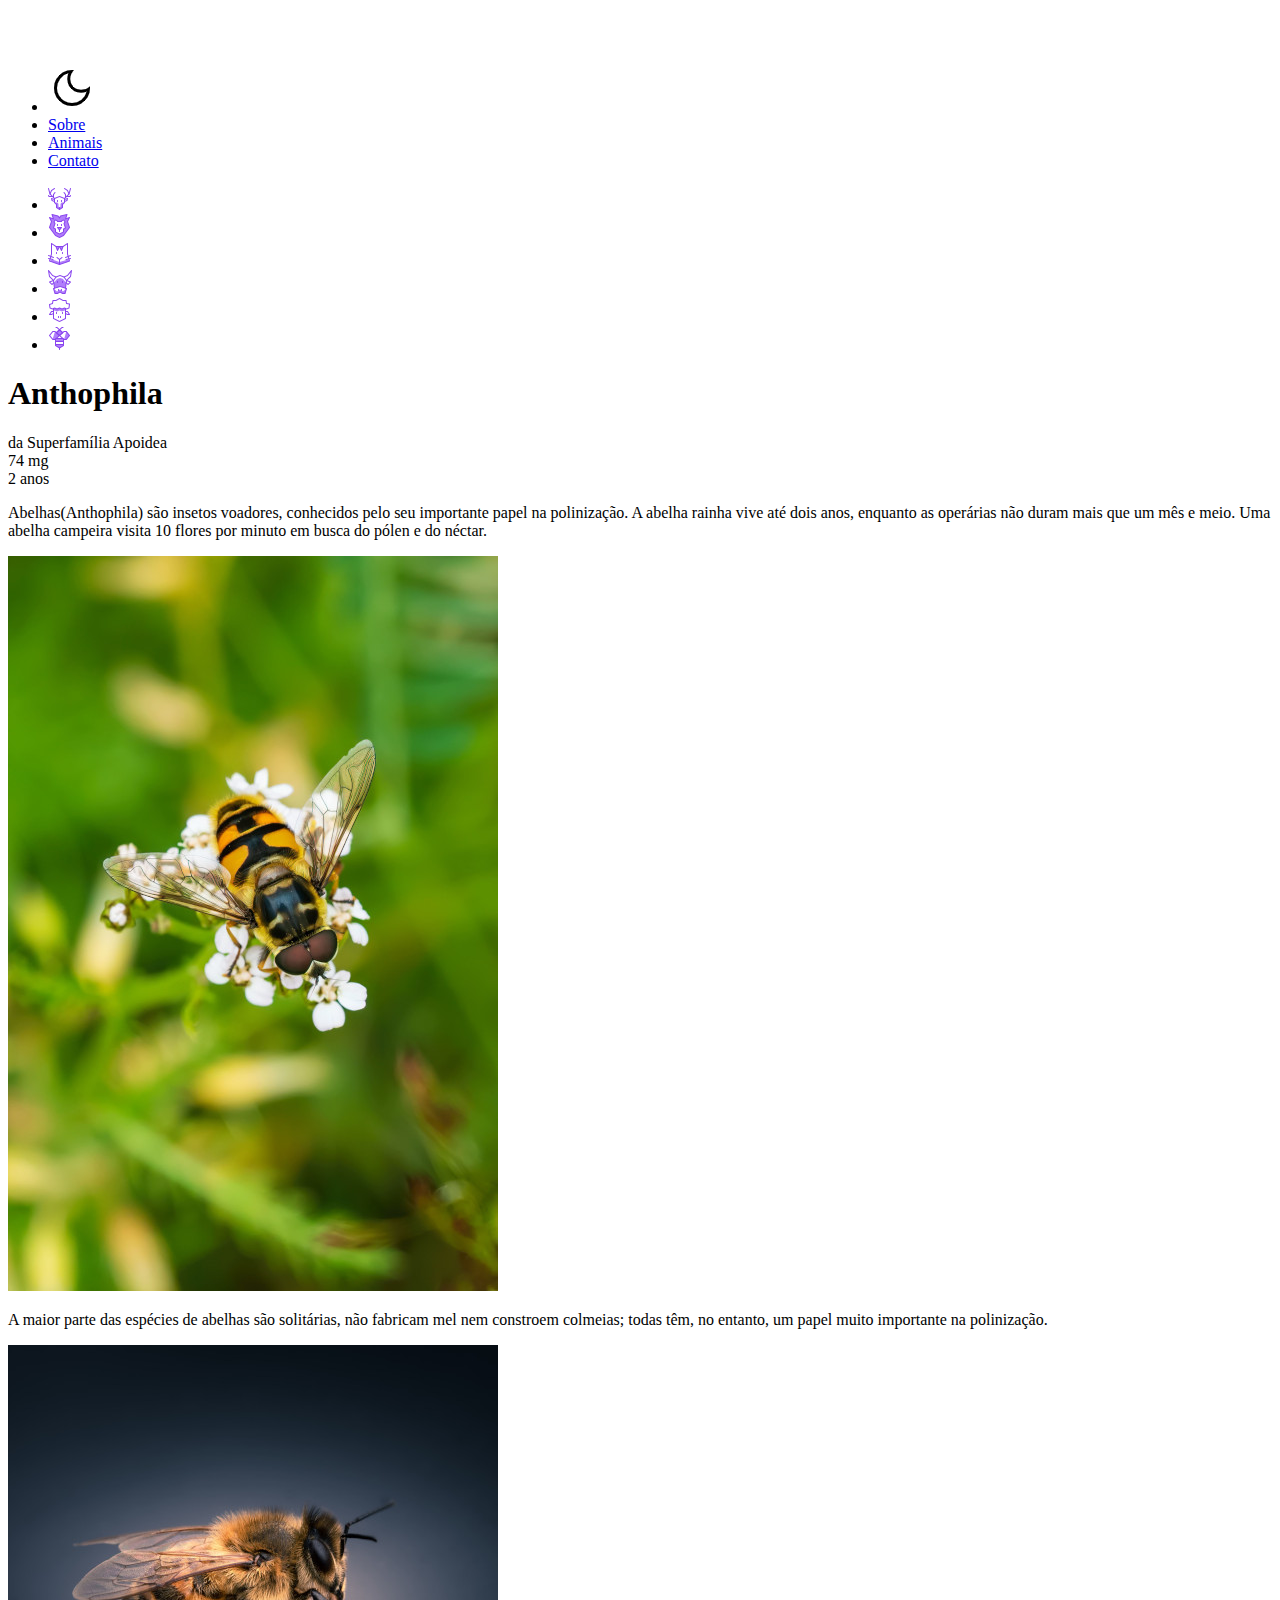
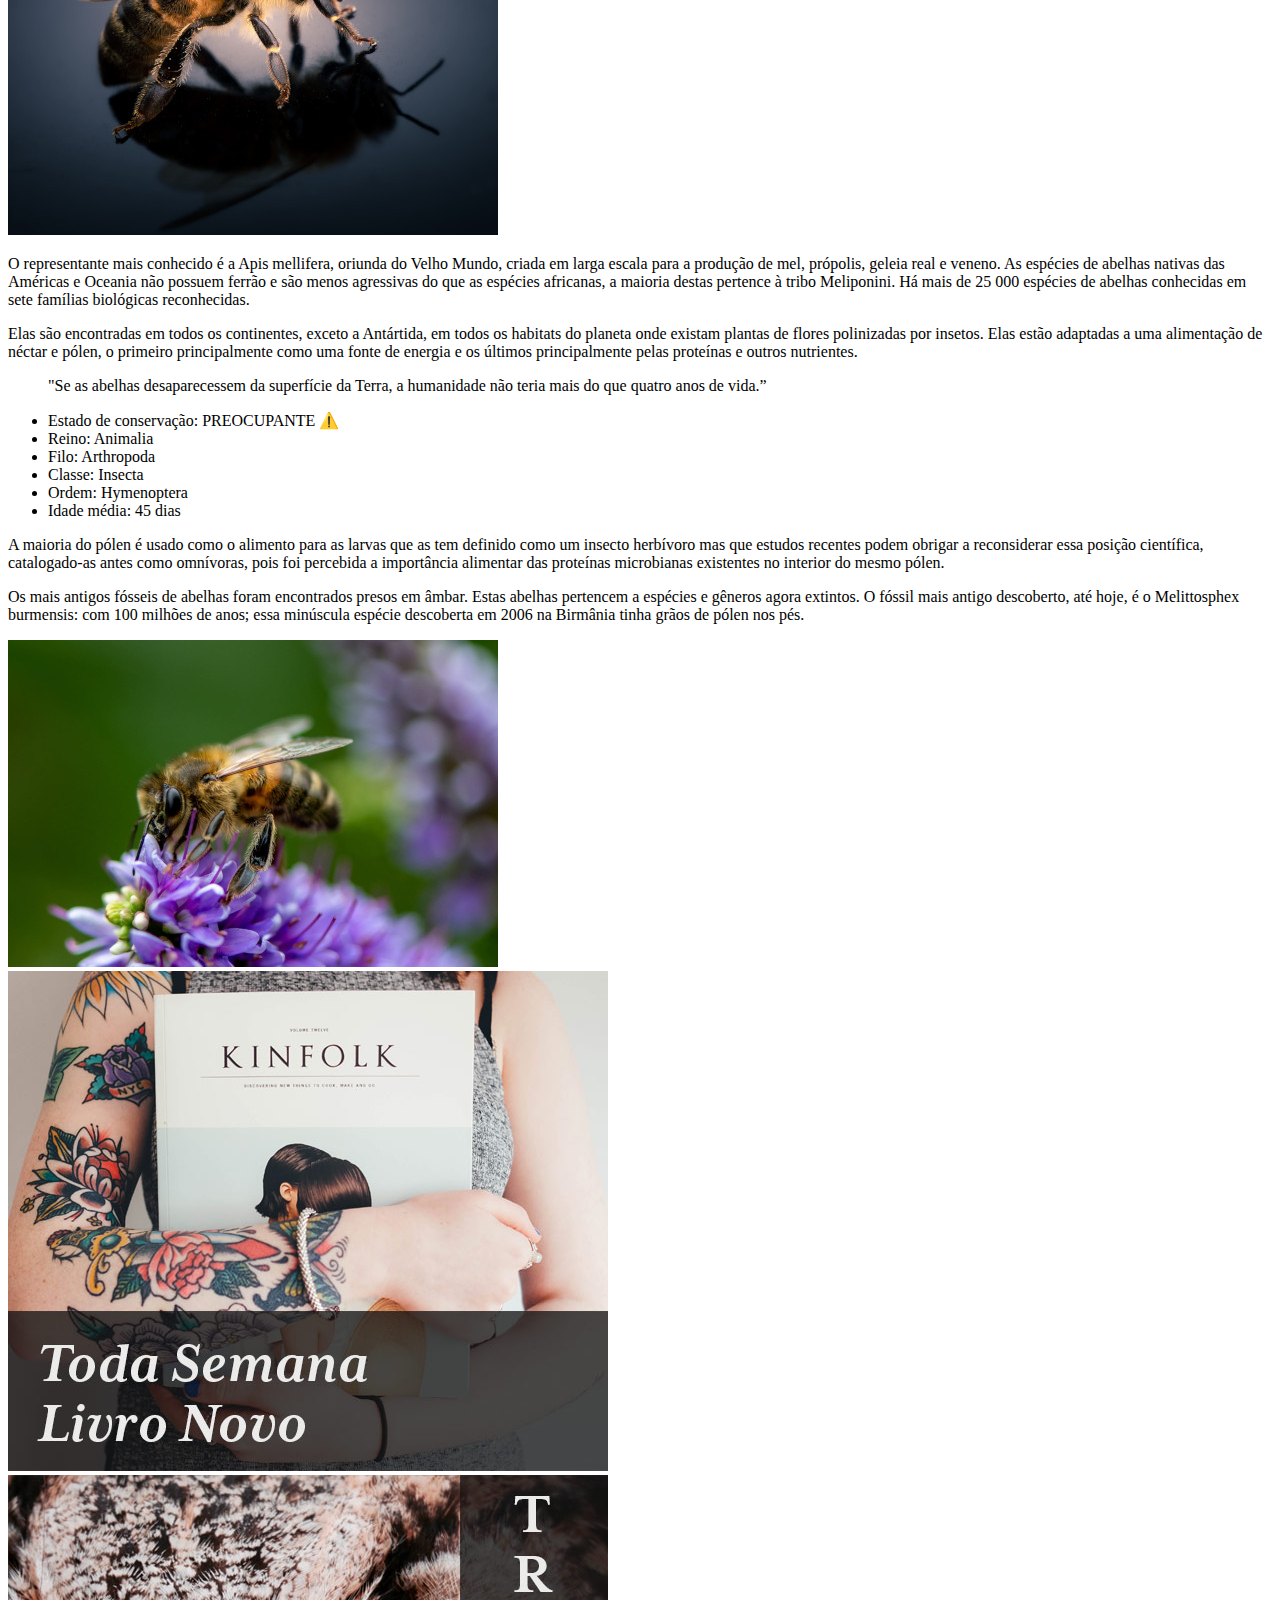
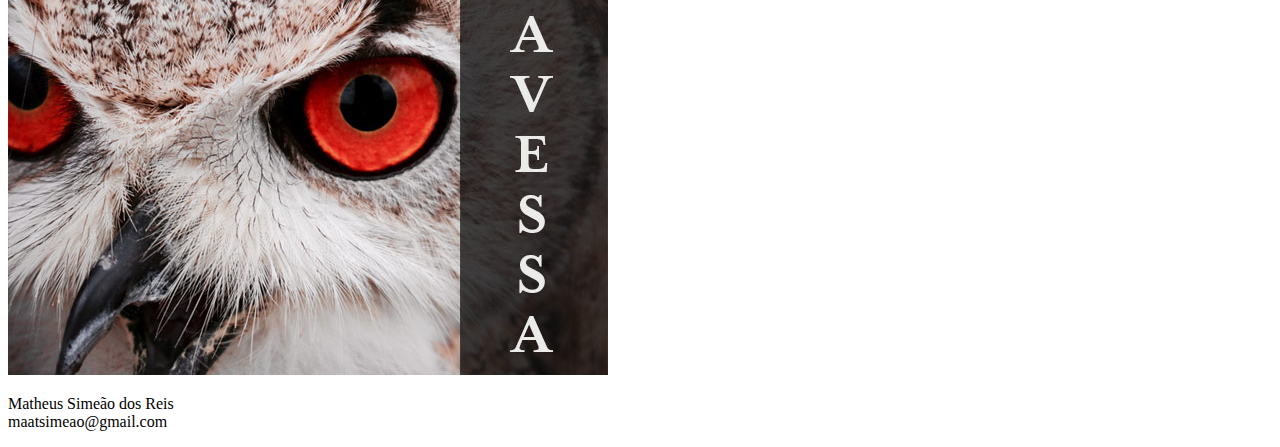
==== projeto/abelha.html @ d37df019 "html finalizado" ====
<!DOCTYPE html>
<html lang="pt-BR">
<head>
  <meta charset="UTF-8">
  <meta http-equiv="X-UA-Compatible" content="IE=edge">
  <meta name="viewport" content="width=device-width, initial-scale=1.0">
  <title>WildBeast - Abelha</title>

  <link rel="stylesheet" href="geral.css">

</head>

<body>
  
  <div class="estrutura">
    <header class="top">
      <a href="abelha.html" class="logo">
        <img src="imagens/wildbeast.png">
      </a>

      <nav class="navegacao">
        <ul class="lista-menu">
          <li class="tema">
            <a href="#"><img src="imagens/dark-theme.png"></a>
          </li>
          <li>
            <a href="#sobre">Sobre</a>
          </li>
          <li>
            <a href="#animais">Animais</a>
          </li>
          <li>
            <a href="#rodape">Contato</a>
          </li>
        </ul>
      </nav>
    </header>

    <nav class="sidenav" id="animais">
      <ul class="lista-navegacao">
        <li><a href="cervo.html"><img src="imagens/cervo.png"></a></li>
        <li><a href="leao.html"><img src="imagens/leao.png"></a></li>
        <li><a href="gato.html"><img src="imagens/gato.png"></a></li>
        <li><a href="vaca.html"><img src="imagens/vaca.png"></a></li>
        <li><a href="ovelha.html"><img src="imagens/ovelha.png"></a></li>
        <li><a href="abelha.html"><img src="imagens/abelha.png"></a></li>
      </ul>
    </nav>

    <main class="conteudo" id="sobre">
      <div class="titulo">
        <h1>Anthophila</h1>
        <span>da Superfamília Apoidea</span>
      </div>

      <div class="caracteristicas">
        <div>
          <span class="numero">74</span>
          <span class="rotulo">mg</span>
        </div>
        <div>
          <span class="numero">2</span>
          <span class="rotulo">anos</span>
        </div>
      </div>

      <p>
        Abelhas(Anthophila) são insetos voadores, conhecidos pelo seu importante papel na polinização. A abelha rainha vive até dois anos, enquanto as operárias não duram mais que um mês e meio. Uma abelha campeira visita 10 flores por minuto em busca do pólen e do néctar.
      </p>

      <img src="imagens/abelha1.jpg">

      <p>
        A maior parte das espécies de abelhas são solitárias, não fabricam mel nem constroem colmeias; todas têm, no entanto, um papel muito importante na polinização.
      </p>

      <img src="imagens/abelha2.jpg">

      <p>
        O representante mais conhecido é a Apis mellifera, oriunda do Velho Mundo, criada em larga escala para a produção de mel, própolis, geleia real e veneno. As espécies de abelhas nativas das Américas e Oceania não possuem ferrão e são menos agressivas do que as espécies africanas, a maioria destas pertence à tribo Meliponini. Há mais de 25 000 espécies de abelhas conhecidas em sete famílias biológicas reconhecidas.
      </p>

      <p>
        Elas são encontradas em todos os continentes, exceto a Antártida, em todos os habitats do planeta onde existam plantas de flores polinizadas por insetos. Elas estão adaptadas a uma alimentação de néctar e pólen, o primeiro principalmente como uma fonte de energia e os últimos principalmente pelas proteínas e outros nutrientes.
      </p>

      <blockquote class="citacao">
        <p>
          "Se as abelhas desaparecessem da superfície da Terra, a humanidade não teria mais do que quatro anos de vida.”
        </p>
      </blockquote>

      <ul>
        <li>Estado de conservação: PREOCUPANTE ⚠️</li>
        <li>Reino: Animalia</li>
        <li>Filo: Arthropoda</li>
        <li>Classe: Insecta</li>
        <li>Ordem: Hymenoptera</li>
        <li>Idade média: 45 dias</li>
      </ul>

      <div class="paragrafos-alinhados">
        <p>
          A maioria do pólen é usado como o alimento para as larvas que as tem definido como um insecto herbívoro mas que estudos recentes podem obrigar a reconsiderar essa posição científica, catalogado-as antes como omnívoras, pois foi percebida a importância alimentar das proteínas microbianas existentes no interior do mesmo pólen.
        </p>
        <p>
          Os mais antigos fósseis de abelhas foram encontrados presos em âmbar. Estas abelhas pertencem a espécies e gêneros agora extintos. O fóssil mais antigo descoberto, até hoje, é o Melittosphex burmensis: com 100 milhões de anos; essa minúscula espécie descoberta em 2006 na Birmânia tinha grãos de pólen nos pés.
        </p>
      </div>

      <img src="imagens/abelha3.jpg">
    </main>

    <aside class="anuncios">
      <div class="anuncio-container">
        <img src="imagens/anuncio-1.jpg">
      </div>
      <div class="anuncio-container">
        <img src="imagens/anuncio-2.jpg">
      </div>
    </aside>

    <footer class="rodape" id="rodape">
      <p>Matheus Simeão dos Reis <br> maatsimeao@gmail.com</p>
    </footer>
  </div>

</body>

</html>
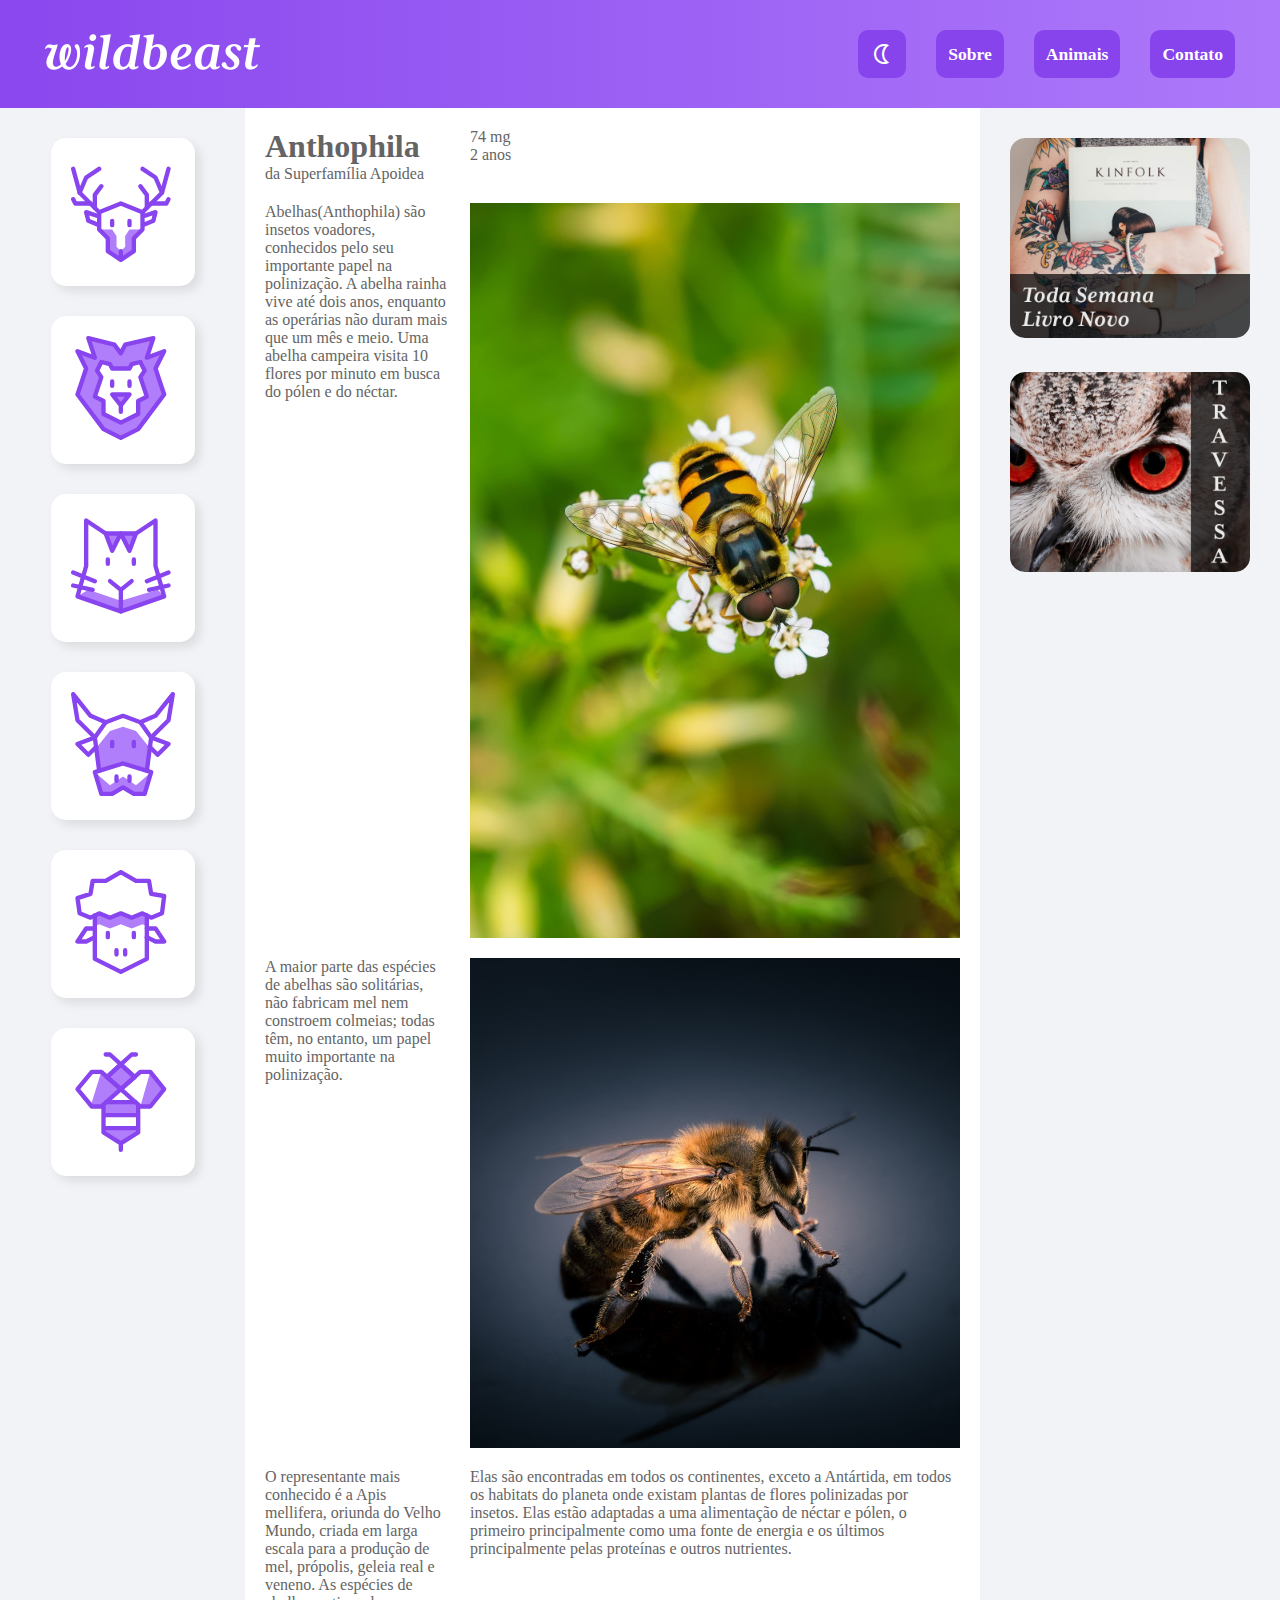
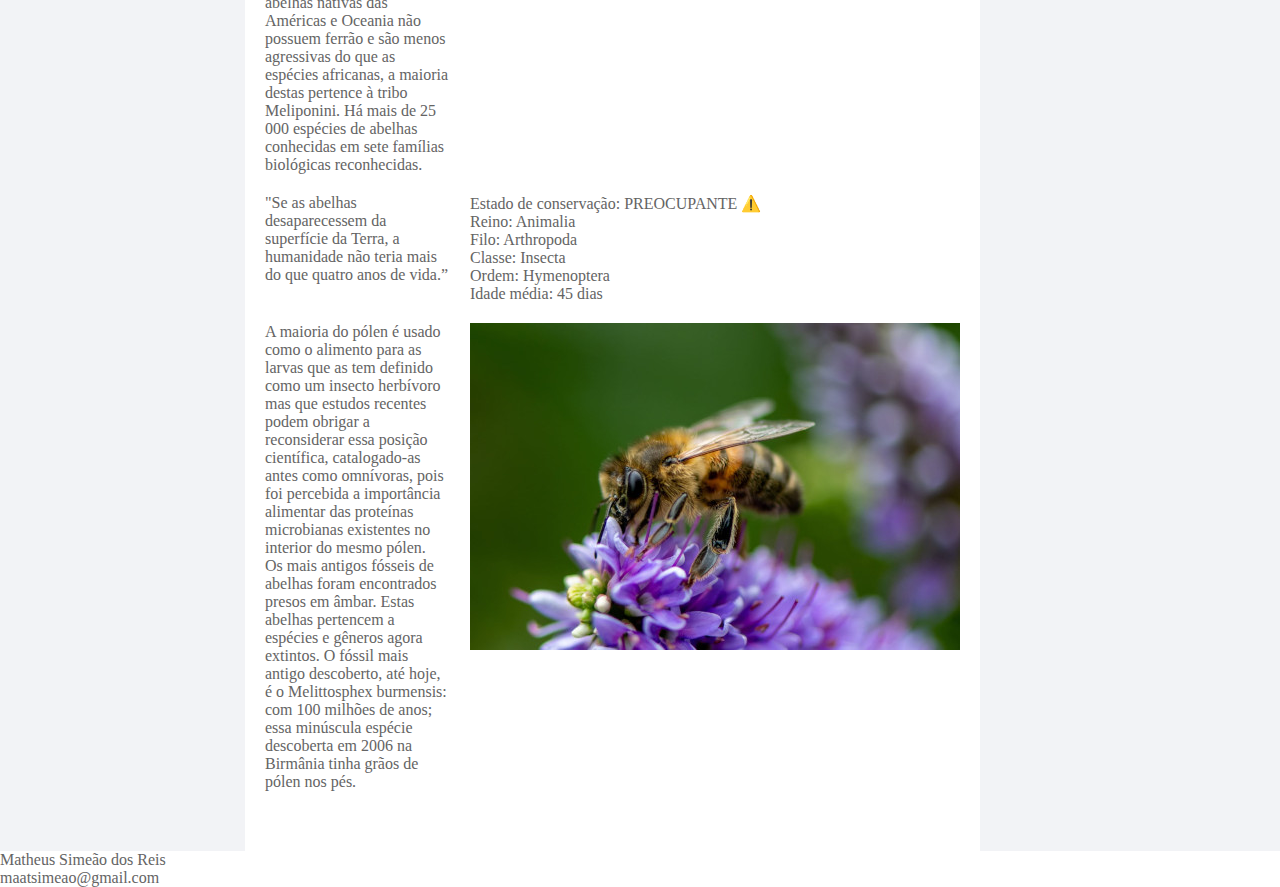
==== commit 40bd37ed: "atualizado" ====
--- a/projeto/abelha.html
+++ b/projeto/abelha.html
@@ -4,6 +4,7 @@
   <meta charset="UTF-8">
   <meta http-equiv="X-UA-Compatible" content="IE=edge">
   <meta name="viewport" content="width=device-width, initial-scale=1.0">
+  <link rel="stylesheet" href="https://fonts.googleapis.com/css2?family=Material+Symbols+Outlined:opsz,wght,FILL,GRAD@48,400,0,0" />
   <title>WildBeast - Abelha</title>
 
   <link rel="stylesheet" href="geral.css">
@@ -20,30 +21,22 @@
 
       <nav class="navegacao">
         <ul class="lista-menu">
-          <li class="tema">
-            <a href="#"><img src="imagens/dark-theme.png"></a>
-          </li>
-          <li>
-            <a href="#sobre">Sobre</a>
-          </li>
-          <li>
-            <a href="#animais">Animais</a>
-          </li>
-          <li>
-            <a href="#rodape">Contato</a>
-          </li>
+          <li class="tema"><a href="#"><span class="material-symbols-outlined">nightlight</span></a></li>
+          <li><a href="#sobre">Sobre</a></li>
+          <li><a href="#animais">Animais</a></li>
+          <li><a href="#rodape">Contato</a></li>
         </ul>
       </nav>
     </header>
 
     <nav class="sidenav" id="animais">
       <ul class="lista-navegacao">
-        <li><a href="cervo.html"><img src="imagens/cervo.png"></a></li>
-        <li><a href="leao.html"><img src="imagens/leao.png"></a></li>
-        <li><a href="gato.html"><img src="imagens/gato.png"></a></li>
-        <li><a href="vaca.html"><img src="imagens/vaca.png"></a></li>
-        <li><a href="ovelha.html"><img src="imagens/ovelha.png"></a></li>
-        <li><a href="abelha.html"><img src="imagens/abelha.png"></a></li>
+        <li><a href="index.html"><img src="imagens/cervo.svg"></a></li>
+        <li><a href="leao.html"><img src="imagens/leao.svg"></a></li>
+        <li><a href="gato.html"><img src="imagens/gato.svg"></a></li>
+        <li><a href="vaca.html"><img src="imagens/vaca.svg"></a></li>
+        <li><a href="ovelha.html"><img src="imagens/ovelha.svg"></a></li>
+        <li><a href="abelha.html"><img src="imagens/abelha.svg"></a></li>
       </ul>
     </nav>
 
--- a/projeto/geral.css
+++ b/projeto/geral.css
@@ -0,0 +1,152 @@
+@charset "utf-8";
+
+* {
+  margin: 0px;
+  padding: 0px;
+  box-sizing: border-box;
+}
+
+:root {
+  --corFundoDarkTheme: #262829;
+  --conteudoDarkTheme: #131516;
+  --corFonte: #646464;
+  --degrade1: #8A47EE;
+  --fundoListaMenu: #8744ED;
+  --degrade2: #AD79FA;
+  --corTitulo: #B07DFB;
+  --corMiniTitulo: #B58BFC;
+  --corFundo: #F2F3F6;
+}
+
+::-webkit-scrollbar {
+  background: var(--corFundo);
+  width: 15px;
+  height: 15px;
+}
+::-webkit-scrollbar-thumb {
+  background: rgb(212, 212, 212);
+  border-radius: 10px;
+  border: 4px solid var(--corFundo);
+}
+
+html {
+  scroll-behavior: smooth;
+}
+
+body {
+  font-family: Georgia, 'Times New Roman', Times, serif;
+  color: var(--corFonte);
+}
+
+ul {
+  list-style-type: none;
+}
+a {
+  text-decoration: none;
+}
+
+.estrutura {
+  display: grid;
+  grid-template-areas: 
+    "top top top"
+    "sidenav conteudo anuncios"
+    "rodape rodape rodape"
+  ;
+  grid-template-columns: minmax(160px, 1fr) 3fr 300px;
+  grid-auto-flow: row;
+}
+
+.top {
+  grid-area: top;
+
+  display: grid;
+  grid-template-columns: repeat(2, auto);
+  justify-content: space-between;
+  align-items: center;
+  background-image: linear-gradient(to right, var(--degrade1), var(--degrade2));
+}
+
+.logo {
+  margin-left: 45px;
+}
+
+.lista-menu {
+  display: flex;
+  padding: 30px;
+}
+.lista-menu li {
+  display: flex;
+  align-items: center;
+
+  margin-left: 15px;
+  margin-right: 15px;
+  background: var(--fundoListaMenu);
+  padding: 12px;
+  border-radius: 10px;
+}
+.lista-menu a {
+  display: flex;
+  align-items: center;
+
+  color: white;
+  font-size: 1.1rem;
+  font-weight: 550;
+}
+
+.sidenav {
+  grid-area: sidenav;
+
+  background: var(--corFundo);
+  padding: 30px;
+}
+.lista-navegacao {
+  text-align: center;
+}
+.lista-navegacao li {
+  margin-bottom: 30px;
+}
+.lista-navegacao a {
+  display: block;
+  margin: auto;
+  
+  padding: 20px;
+  max-width: 9rem;
+  min-width: 6rem;
+  background: #FFF;
+  border-radius: 15px;
+  box-shadow: 5px 5px 10px rgba(88, 88, 88, 0.144);
+}
+.lista-navegacao a:hover {
+  background: #B07DFB;
+  transition: .5s;
+}
+
+.conteudo {
+  grid-area: conteudo;
+  display: grid;
+  grid-template-columns: 1fr 1fr;
+  grid-template-rows: repeat(8, auto);
+  gap: 20px;
+  padding: 20px;
+}
+
+
+.anuncios {
+  grid-area: anuncios;
+
+  background: var(--corFundo);
+  padding: 30px;
+}
+.anuncio-container {
+  margin-bottom: 30px;
+  border-radius: 15px;
+}
+.anuncio-container img {
+  width: 100%;
+  border-radius: 15px;
+}
+
+
+.rodape {
+  grid-area: rodape;
+}
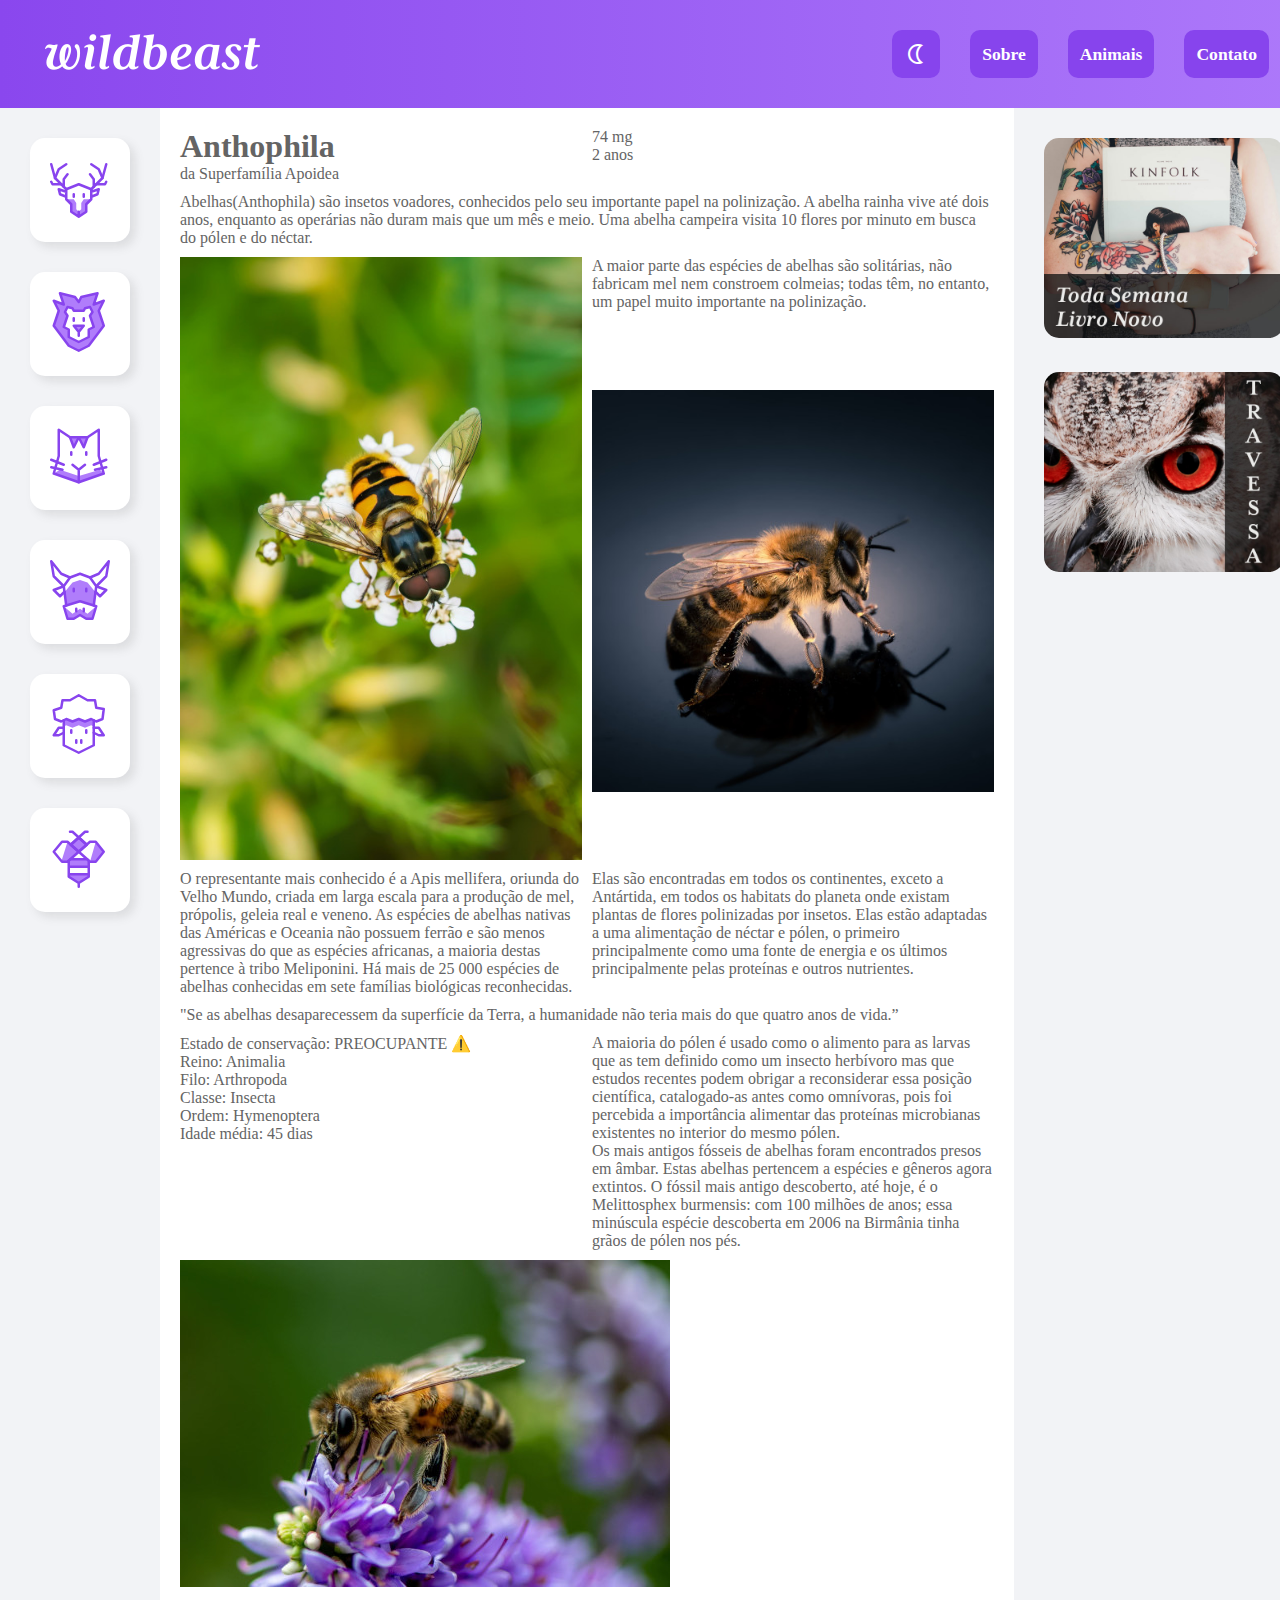
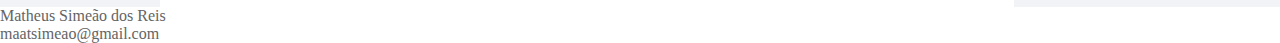
==== commit 1959232a: "atualizado" ====
--- a/projeto/abelha.html
+++ b/projeto/abelha.html
@@ -57,23 +57,23 @@
         </div>
       </div>
 
-      <p>
+      <p class="primeiro-paragrafo">
         Abelhas(Anthophila) são insetos voadores, conhecidos pelo seu importante papel na polinização. A abelha rainha vive até dois anos, enquanto as operárias não duram mais que um mês e meio. Uma abelha campeira visita 10 flores por minuto em busca do pólen e do néctar.
       </p>
 
-      <img src="imagens/abelha1.jpg">
+      <img src="imagens/abelha1.jpg" class="primeira-imagem">
 
-      <p>
+      <p class="segundo-paragrafo">
         A maior parte das espécies de abelhas são solitárias, não fabricam mel nem constroem colmeias; todas têm, no entanto, um papel muito importante na polinização.
       </p>
 
-      <img src="imagens/abelha2.jpg">
+      <img src="imagens/abelha2.jpg" class="segunda-imagem">
 
-      <p>
+      <p class="terceiro-paragrafo">
         O representante mais conhecido é a Apis mellifera, oriunda do Velho Mundo, criada em larga escala para a produção de mel, própolis, geleia real e veneno. As espécies de abelhas nativas das Américas e Oceania não possuem ferrão e são menos agressivas do que as espécies africanas, a maioria destas pertence à tribo Meliponini. Há mais de 25 000 espécies de abelhas conhecidas em sete famílias biológicas reconhecidas.
       </p>
 
-      <p>
+      <p class="quarto-paragrafo">
         Elas são encontradas em todos os continentes, exceto a Antártida, em todos os habitats do planeta onde existam plantas de flores polinizadas por insetos. Elas estão adaptadas a uma alimentação de néctar e pólen, o primeiro principalmente como uma fonte de energia e os últimos principalmente pelas proteínas e outros nutrientes.
       </p>
 
@@ -83,7 +83,7 @@
         </p>
       </blockquote>
 
-      <ul>
+      <ul class="lista-caracteristicas">
         <li>Estado de conservação: PREOCUPANTE ⚠️</li>
         <li>Reino: Animalia</li>
         <li>Filo: Arthropoda</li>
@@ -101,7 +101,7 @@
         </p>
       </div>
 
-      <img src="imagens/abelha3.jpg">
+      <img src="imagens/abelha3.jpg" class="terceira-imagem">
     </main>
 
     <aside class="anuncios">
--- a/projeto/geral.css
+++ b/projeto/geral.css
@@ -53,7 +53,6 @@
     "rodape rodape rodape"
   ;
   grid-template-columns: minmax(160px, 1fr) 3fr 300px;
-  grid-auto-flow: row;
 }
 
 .top {
@@ -61,6 +60,7 @@
 
   display: grid;
   grid-template-columns: repeat(2, auto);
+  grid-auto-flow: row;
   justify-content: space-between;
   align-items: center;
   background-image: linear-gradient(to right, var(--degrade1), var(--degrade2));
@@ -83,6 +83,9 @@
   background: var(--fundoListaMenu);
   padding: 12px;
   border-radius: 10px;
+}
+.lista-menu li:hover {
+  background: #4f01c5;
 }
 .lista-menu a {
   display: flex;
@@ -126,10 +129,9 @@
   display: grid;
   grid-template-columns: 1fr 1fr;
   grid-template-rows: repeat(8, auto);
-  gap: 20px;
+  gap: 10px;
   padding: 20px;
 }
-
 
 .anuncios {
   grid-area: anuncios;
@@ -150,3 +152,64 @@
 .rodape {
   grid-area: rodape;
 }
+
+.primeira-imagem {
+  max-width: 402px;
+  max-height: 715px;
+}
+.segunda-imagem {
+  max-width: 402px;
+  max-height: 605px;
+}
+.terceira-imagem {
+  max-width: 836px;
+  max-height: 553px;
+}
+.titulo {
+  grid-column: 1;
+  grid-row: 1;
+}
+.caracteristicas {
+  grid-column: 2;
+  grid-row: 1;
+}
+.primeiro-paragrafo {
+  grid-column: 1 / 3;
+  grid-row: 2;
+}
+.primeira-imagem {
+  grid-column: 1;
+  grid-row: 3 / 5;
+}
+.segundo-paragrafo {
+  grid-column: 2;
+  grid-row: 3;
+}
+.segunda-imagem {
+  grid-column: 2;
+  grid-row: 4;
+}
+.terceiro-paragrafo {
+  grid-column: 1;
+  grid-row: 5;
+}
+.quarto-paragrafo {
+  grid-column: 2;
+  grid-row: 5;
+}
+.citacao {
+  grid-column: 1 / 3;
+  grid-row: 6;
+}
+.lista-caracteristicas {
+  grid-column: 1;
+  grid-row: 7;
+}
+.paragrafos-aninhados {
+  grid-column: 2;
+  grid-row: 7;
+}
+.terceira-imagem {
+  grid-column: 1 / 3;
+  grid-row: 8;
+}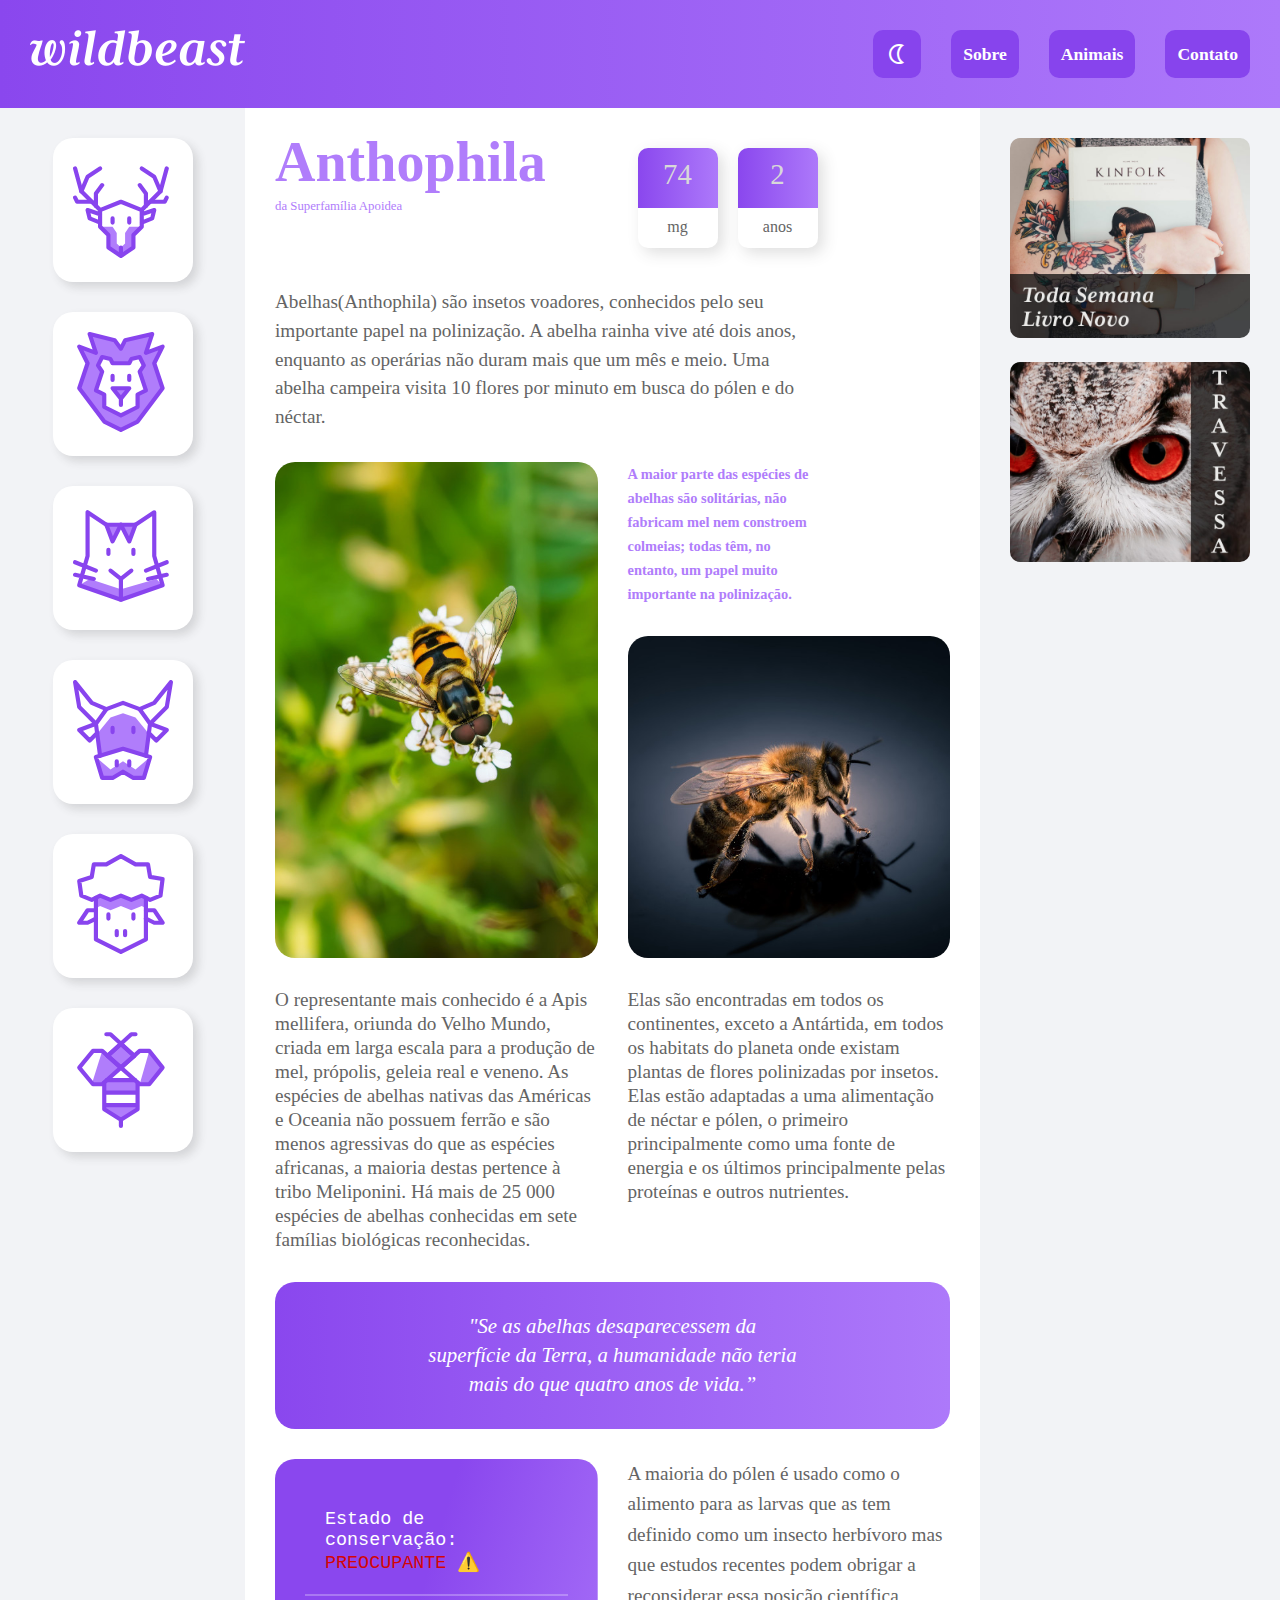
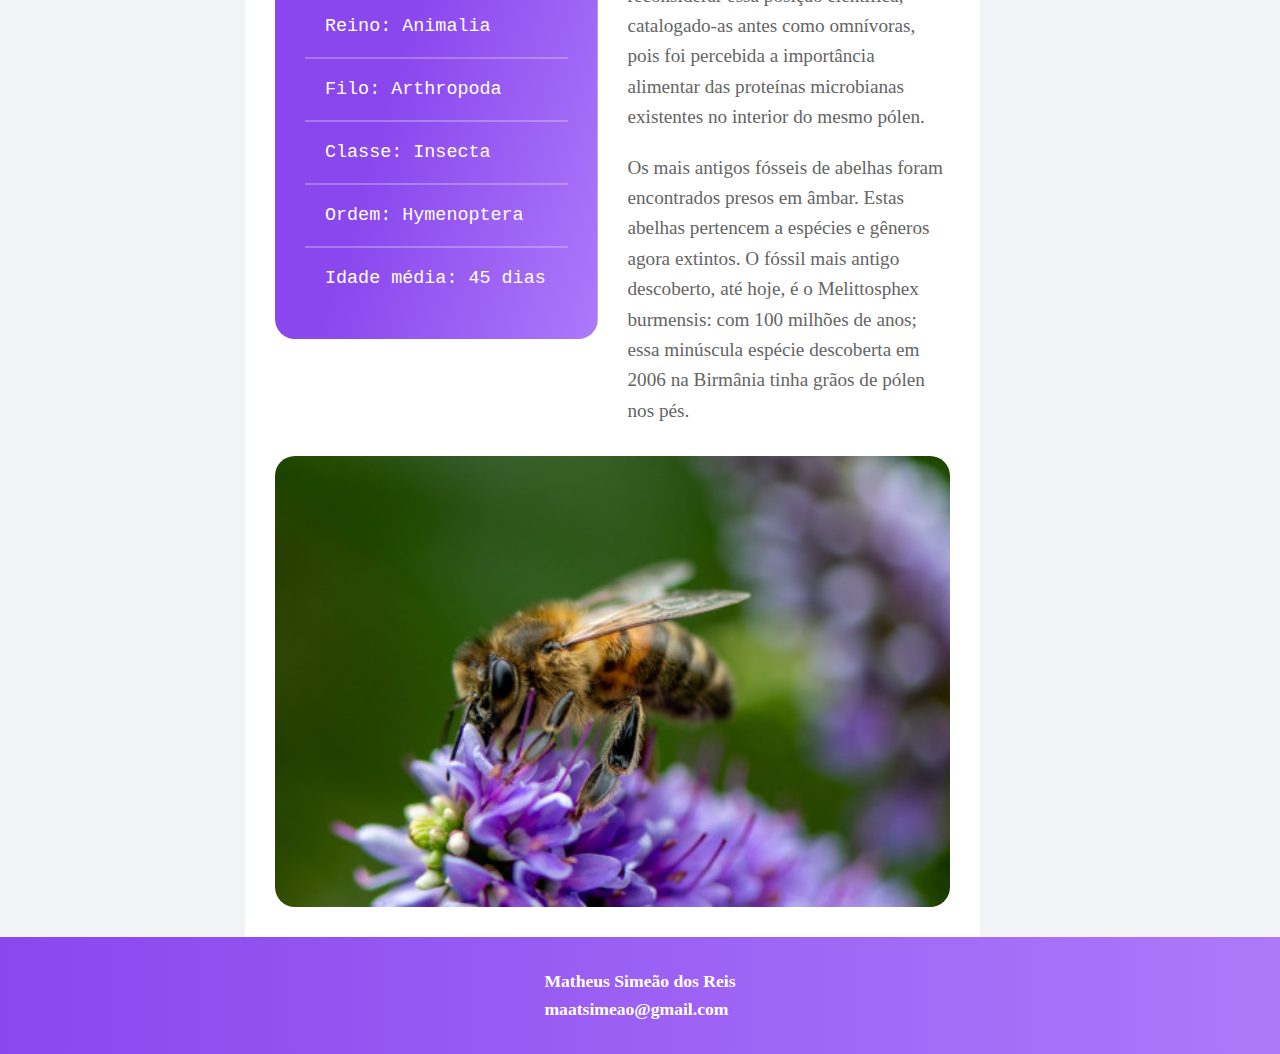
==== commit e47ec7f5: "atualizado" ====
--- a/projeto/abelha.html
+++ b/projeto/abelha.html
@@ -5,6 +5,7 @@
   <meta http-equiv="X-UA-Compatible" content="IE=edge">
   <meta name="viewport" content="width=device-width, initial-scale=1.0">
   <link rel="stylesheet" href="https://fonts.googleapis.com/css2?family=Material+Symbols+Outlined:opsz,wght,FILL,GRAD@48,400,0,0" />
+  <link rel="shortcut icon" href="imagens/abelha.svg" type="image/x-icon">
   <title>WildBeast - Abelha</title>
 
   <link rel="stylesheet" href="geral.css">
@@ -57,34 +58,34 @@
         </div>
       </div>
 
-      <p class="primeiro-paragrafo">
+      <p class="duas-colunas p-cortado">
         Abelhas(Anthophila) são insetos voadores, conhecidos pelo seu importante papel na polinização. A abelha rainha vive até dois anos, enquanto as operárias não duram mais que um mês e meio. Uma abelha campeira visita 10 flores por minuto em busca do pólen e do néctar.
       </p>
 
       <img src="imagens/abelha1.jpg" class="primeira-imagem">
 
-      <p class="segundo-paragrafo">
+      <p class="p-menor">
         A maior parte das espécies de abelhas são solitárias, não fabricam mel nem constroem colmeias; todas têm, no entanto, um papel muito importante na polinização.
       </p>
 
-      <img src="imagens/abelha2.jpg" class="segunda-imagem">
+      <img src="imagens/abelha2.jpg">
 
-      <p class="terceiro-paragrafo">
+      <p class="p-normal">
         O representante mais conhecido é a Apis mellifera, oriunda do Velho Mundo, criada em larga escala para a produção de mel, própolis, geleia real e veneno. As espécies de abelhas nativas das Américas e Oceania não possuem ferrão e são menos agressivas do que as espécies africanas, a maioria destas pertence à tribo Meliponini. Há mais de 25 000 espécies de abelhas conhecidas em sete famílias biológicas reconhecidas.
       </p>
 
-      <p class="quarto-paragrafo">
+      <p class="p-normal">
         Elas são encontradas em todos os continentes, exceto a Antártida, em todos os habitats do planeta onde existam plantas de flores polinizadas por insetos. Elas estão adaptadas a uma alimentação de néctar e pólen, o primeiro principalmente como uma fonte de energia e os últimos principalmente pelas proteínas e outros nutrientes.
       </p>
 
-      <blockquote class="citacao">
-        <p>
+      <blockquote class="citacao duas-colunas">
+        <p class="p-italico">
           "Se as abelhas desaparecessem da superfície da Terra, a humanidade não teria mais do que quatro anos de vida.”
         </p>
       </blockquote>
 
       <ul class="lista-caracteristicas">
-        <li>Estado de conservação: PREOCUPANTE ⚠️</li>
+        <li>Estado de conservação: <span data-cor="vermelho">PREOCUPANTE</span> ⚠️</li>
         <li>Reino: Animalia</li>
         <li>Filo: Arthropoda</li>
         <li>Classe: Insecta</li>
@@ -93,15 +94,15 @@
       </ul>
 
       <div class="paragrafos-alinhados">
-        <p>
+        <p class="p-normal">
           A maioria do pólen é usado como o alimento para as larvas que as tem definido como um insecto herbívoro mas que estudos recentes podem obrigar a reconsiderar essa posição científica, catalogado-as antes como omnívoras, pois foi percebida a importância alimentar das proteínas microbianas existentes no interior do mesmo pólen.
         </p>
-        <p>
+        <p class="p-normal">
           Os mais antigos fósseis de abelhas foram encontrados presos em âmbar. Estas abelhas pertencem a espécies e gêneros agora extintos. O fóssil mais antigo descoberto, até hoje, é o Melittosphex burmensis: com 100 milhões de anos; essa minúscula espécie descoberta em 2006 na Birmânia tinha grãos de pólen nos pés.
         </p>
       </div>
 
-      <img src="imagens/abelha3.jpg" class="terceira-imagem">
+      <img src="imagens/abelha3.jpg" class="duas-colunas">
     </main>
 
     <aside class="anuncios">
--- a/projeto/geral.css
+++ b/projeto/geral.css
@@ -55,6 +55,7 @@
   grid-template-columns: minmax(160px, 1fr) 3fr 300px;
 }
 
+/* TITULO */
 .top {
   grid-area: top;
 
@@ -62,27 +63,28 @@
   grid-template-columns: repeat(2, auto);
   grid-auto-flow: row;
   justify-content: space-between;
-  align-items: center;
   background-image: linear-gradient(to right, var(--degrade1), var(--degrade2));
+  padding: 20px;
 }
 
 .logo {
-  margin-left: 45px;
+  padding: 10px;
 }
 
 .lista-menu {
   display: flex;
-  padding: 30px;
+  padding: 10px;
 }
 .lista-menu li {
   display: flex;
   align-items: center;
-
-  margin-left: 15px;
-  margin-right: 15px;
   background: var(--fundoListaMenu);
   padding: 12px;
   border-radius: 10px;
+  transition: .5s;
+}
+.lista-menu li + li {
+  margin-left: 30px;
 }
 .lista-menu li:hover {
   background: #4f01c5;
@@ -96,120 +98,195 @@
   font-weight: 550;
 }
 
+/* SIDENAV */
+
 .sidenav {
   grid-area: sidenav;
-
   background: var(--corFundo);
   padding: 30px;
 }
-.lista-navegacao {
-  text-align: center;
-}
-.lista-navegacao li {
-  margin-bottom: 30px;
-}
-.lista-navegacao a {
+.sidenav li + li {
+  margin-top: 30px;
+}
+.sidenav a {
   display: block;
+  max-width: 140px;
+  min-width: 60px;
+  background: #FFF;
+  padding: 20px;
   margin: auto;
-  
-  padding: 20px;
-  max-width: 9rem;
-  min-width: 6rem;
-  background: #FFF;
-  border-radius: 15px;
-  box-shadow: 5px 5px 10px rgba(88, 88, 88, 0.144);
-}
-.lista-navegacao a:hover {
-  background: #B07DFB;
+  border-radius: 20px;
+  box-shadow: 5px 5px 10px #3b3b3b2a;
   transition: .5s;
 }
+.sidenav a:hover {
+  background: var(--corTitulo);
+}
+
+/* CONTEUDO */
 
 .conteudo {
   grid-area: conteudo;
   display: grid;
-  grid-template-columns: 1fr 1fr;
-  grid-template-rows: repeat(8, auto);
-  gap: 10px;
+  grid-template-columns: repeat(2, 1fr);
+  gap: 30px;
+  max-width: 900px;
+  margin: auto;
+  padding: 30px;
+}
+.conteudo img {
+  width: 100%;
+  height: 100%;
+  align-self: end;
+  border-radius: 20px;
+}
+.titulo h1 {
+  color: var(--corTitulo);
+  font-size: 3.5rem;
+  line-height: 3rem;
+  margin-bottom: 10px;
+}
+.titulo span {
+  color: var(--corTitulo);
+  font-size: 0.8rem;
+}
+
+.caracteristicas {
+  display: flex;
+}
+.caracteristicas div {
+  margin: 10px;
+  height: 100px;
+  width: 80px;
+  text-align: center;
+  box-shadow: 5px 5px 15px #3d3d3d2c;
+  border-radius: 10px;
+}
+.caracteristicas > div > span {
+  display: block;
+  padding: 10px;
+}
+.numero {
+  height: 60%;
+  font-size: 1.8rem;
+  background: linear-gradient(to right, var(--degrade1), var(--degrade2));
+  color: #d8d8d8;
+  border-top-right-radius: 10px;
+  border-top-left-radius: 10px;
+}
+.rotulo {
+  height: 40%;
+  font-size: 1rem;
+}
+
+.p-cortado {
+  width: 80%;
+  font-size: 1.2rem;
+  line-height: 1.8rem;
+}
+.p-menor {
+  width: 60%;
+  font-size: 0.9rem;
+  line-height: 1.5rem;
+  color: var(--corTitulo);
+  font-weight: bold;
+}
+.p-normal {
+  font-size: 1.2rem;
+  line-height: 1.5rem;
+}
+.p-italico {
+  width: 60%;
+  font-size: 1.3rem;
+  font-style: italic;
+  line-height: 1.8rem;
+  color: #FFF;
+}
+
+.paragrafos-alinhados p {
+  line-height: 1.9rem;
+}
+
+.paragrafos-alinhados p + p {
+  margin-top: 20px;
+}
+
+.citacao {
+  display: flex;
+  justify-content: center;
+  align-items: center;
+  text-align: center;
+  padding: 30px;
+  background: linear-gradient(to right, var(--degrade1), var(--degrade2));
+  border-radius: 20px;
+}
+
+.lista-caracteristicas {
+  padding: 30px;
+  background: linear-gradient(360rad, var(--degrade1) 40%, var(--degrade2)) 60%;
+  border-radius: 20px;
+  align-self: self-start;
+}
+.lista-caracteristicas li {
+  font-size: 1.15rem;
+  font-family: 'Courier New', Courier, monospace;
+  color: #FFF;
   padding: 20px;
 }
+.lista-caracteristicas li + li {
+  border-top: 2px solid #ffffff44;
+}
+
+
+[data-cor="verde"] {
+  color: rgb(0, 255, 0);
+}
+[data-cor="amarelo"] {
+  color: yellow;
+}
+[data-cor="vermelho"] {
+  color: rgb(212, 5, 5);
+}
+
+.duas-colunas {
+  grid-column: 1 / -1;
+}
+.primeira-imagem {
+  grid-row: span 2;
+}
+
+
+/* ANUNCIOS */
 
 .anuncios {
   grid-area: anuncios;
-
+  display: grid;
+  align-content: start;
+  gap: 20px;
   background: var(--corFundo);
   padding: 30px;
 }
 .anuncio-container {
-  margin-bottom: 30px;
-  border-radius: 15px;
+  border-radius: 10px;
 }
 .anuncio-container img {
   width: 100%;
-  border-radius: 15px;
-}
-
+  border-radius: 10px;
+}
+
+/* RODAPE */
 
 .rodape {
   grid-area: rodape;
-}
-
-.primeira-imagem {
-  max-width: 402px;
-  max-height: 715px;
-}
-.segunda-imagem {
-  max-width: 402px;
-  max-height: 605px;
-}
-.terceira-imagem {
-  max-width: 836px;
-  max-height: 553px;
-}
-.titulo {
-  grid-column: 1;
-  grid-row: 1;
-}
-.caracteristicas {
-  grid-column: 2;
-  grid-row: 1;
-}
-.primeiro-paragrafo {
-  grid-column: 1 / 3;
-  grid-row: 2;
-}
-.primeira-imagem {
-  grid-column: 1;
-  grid-row: 3 / 5;
-}
-.segundo-paragrafo {
-  grid-column: 2;
-  grid-row: 3;
-}
-.segunda-imagem {
-  grid-column: 2;
-  grid-row: 4;
-}
-.terceiro-paragrafo {
-  grid-column: 1;
-  grid-row: 5;
-}
-.quarto-paragrafo {
-  grid-column: 2;
-  grid-row: 5;
-}
-.citacao {
-  grid-column: 1 / 3;
-  grid-row: 6;
-}
-.lista-caracteristicas {
-  grid-column: 1;
-  grid-row: 7;
-}
-.paragrafos-aninhados {
-  grid-column: 2;
-  grid-row: 7;
-}
-.terceira-imagem {
-  grid-column: 1 / 3;
-  grid-row: 8;
+  display: flex;
+  justify-content: center;
+  align-items: center;
+  padding: 30px;
+  background: linear-gradient(to right, var(--degrade1), var(--degrade2));
+}
+.rodape p {
+  color: #FFF;
+  font-size: 1.1rem;
+  line-height: 1.8rem;
+  font-weight: bold;
 }